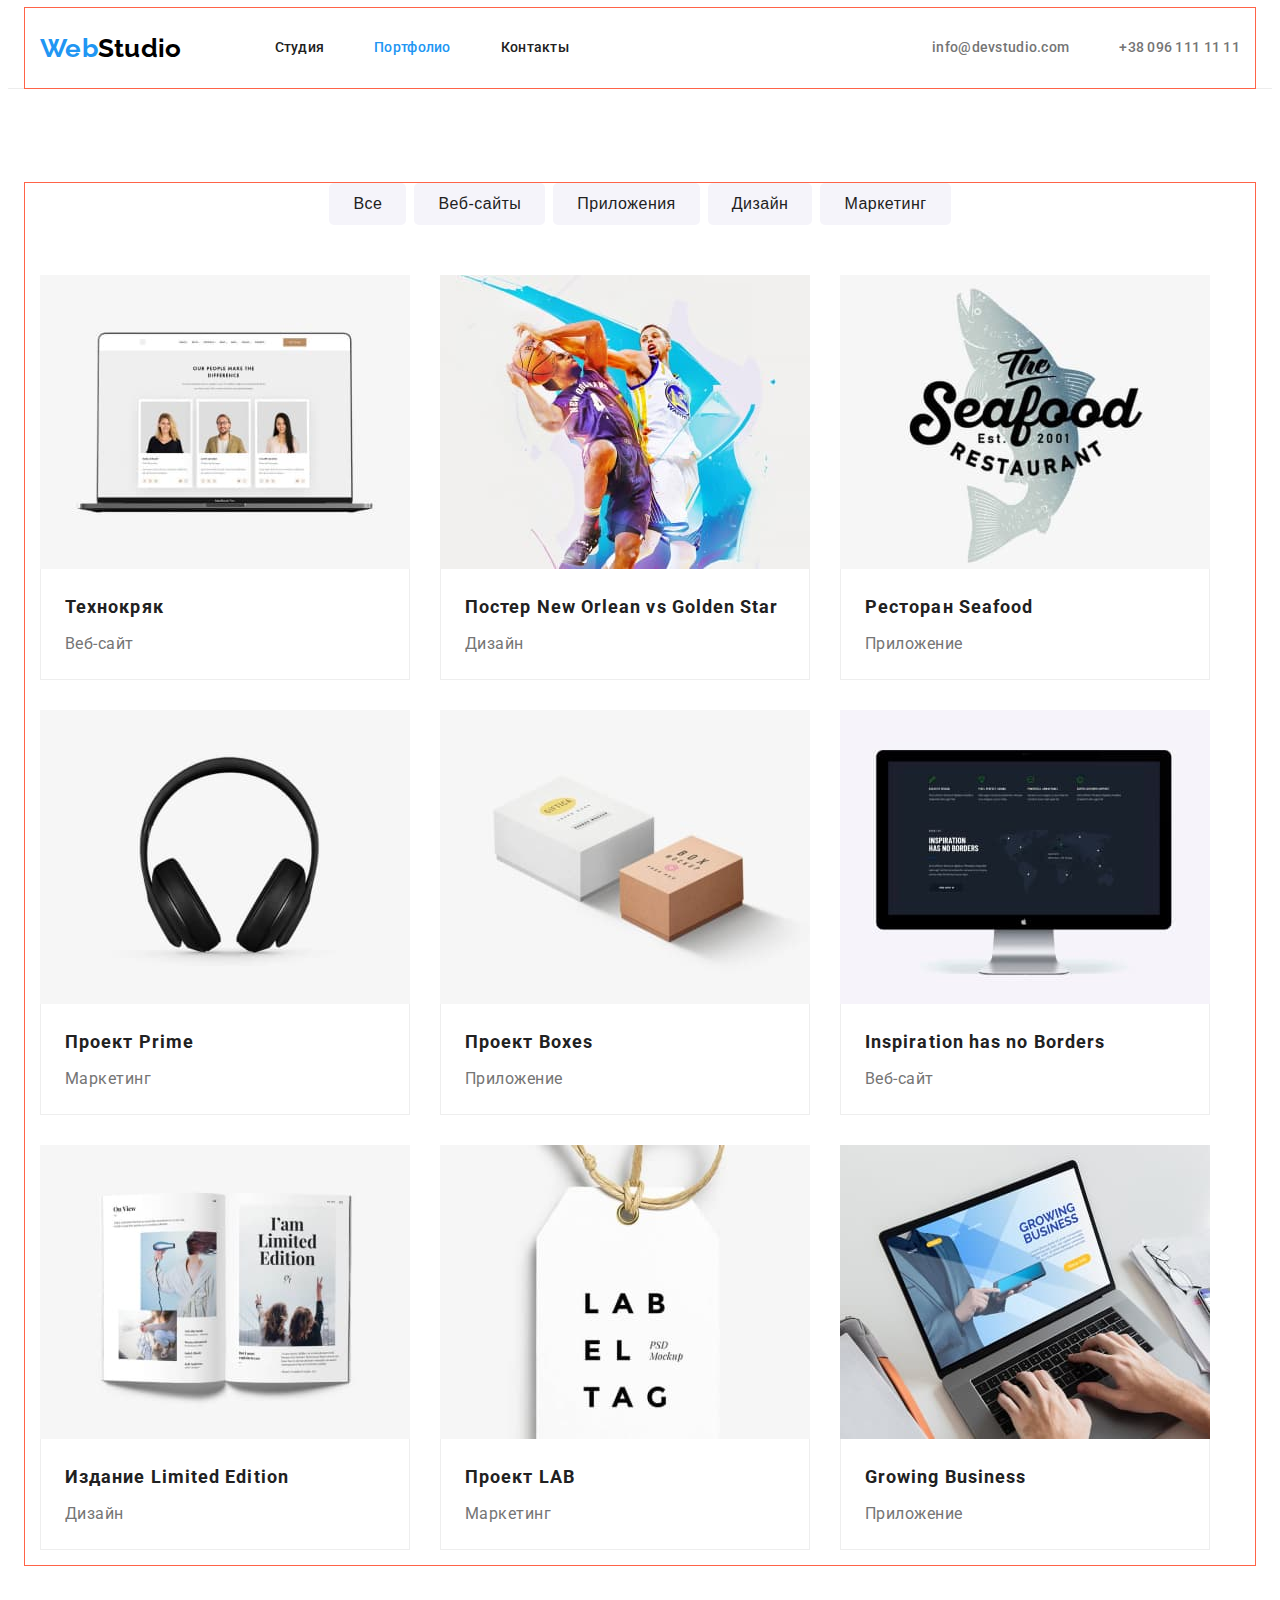
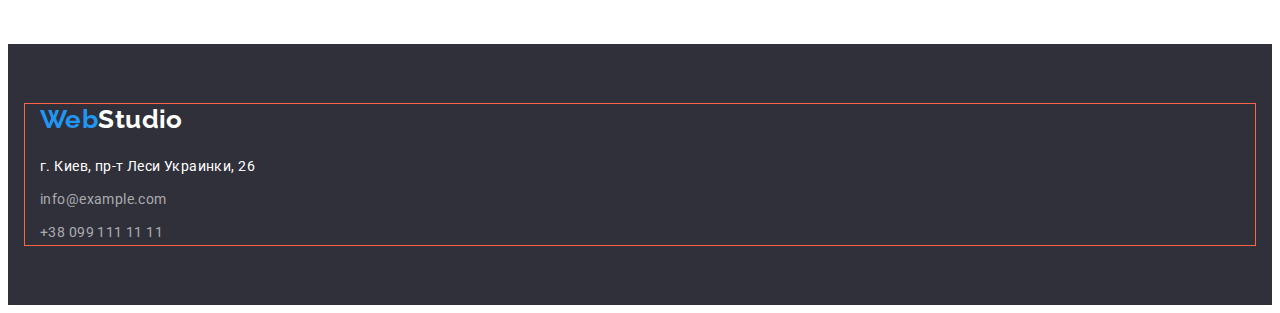
==== portfolio.html @ d10e5b2d "New repositpry" ====
<!DOCTYPE html>
<html lang="ru">
  <head>
    <meta charset="UTF-8" />
    <meta http-equiv="X-UA-Compatible" content="IE=edge" />
    <meta name="viewport" content="width=device-width, initial-scale=1.0" />
    <title>Портфолио</title>

    <link rel="preconnect" href="https://fonts.googleapis.com" />
    <link rel="preconnect" href="https://fonts.gstatic.com" crossorigin />
    <link
      href="https://fonts.googleapis.com/css2?family=Raleway:wght@700&family=Roboto:wght@400;500;700;900&display=swap"
      rel="stylesheet"
    />
    <link
      rel="stylesheet"
      href="https://cdnjs.cloudflare.com/ajax/libs/modern-normalize/1.1.0/modern-normalize.min.css"
      integrity="sha512-wpPYUAdjBVSE4KJnH1VR1HeZfpl1ub8YT/NKx4PuQ5NmX2tKuGu6U/JRp5y+Y8XG2tV+wKQpNHVUX03MfMFn9Q=="
      crossorigin="anonymous"
      referrerpolicy="no-referrer"
    />
    <link rel="stylesheet" href="./css/styles.css" />
  </head>
  <body>
    <!-- Шапка сайта -->
    <header class="line">
      <nav class="nav-menu main-menu container">
        <a href="./index.html" class="logo"> <span>Web</span>Studio</a>
        <ul class="list menu">
          <li class="item"><a href="./index.html" class="link">Студия</a></li>
          <li class="item"><a href="./portfolio.html" class="link current">Портфолио</a></li>
          <li class="item"><a href="" class="link">Контакты</a></li>
        </ul>
        <!-- <div class="main-menu"> -->
        <!-- </div> -->
        <ul class="list group">
          <li class="contact-info">
            <a href="mailto:info@devstudio.com" class="contacts">info@devstudio.com</a>
          </li>
          <li class="contact-info">
            <a href="tel:+380961111111" class="contacts">+38 096 111 11 11</a>
          </li>
        </ul>
      </nav>
    </header>
    <main>
      <!--main-->
      <!--button section-->
      <!-- <section>
        
      </section> -->
      <!-- Our projects -->
      <section class="section">
        <div class="container">
          <ul class="list filtres">
            <li class="type"><button type="button" class="button">Все</button></li>
            <li class="type"><button type="button" class="button">Веб-сайты</button></li>
            <li class="type"><button type="button" class="button">Приложения</button></li>
            <li class="type"><button type="button" class="button">Дизайн</button></li>
            <li class="type"><button type="button" class="button">Маркетинг</button></li>
          </ul>
          <h1 class="headline visiable">Наши проекты</h1>
          <ul class="list portfolio-filtration">
            <li class="portfolio-item">
              <img
                src="./images/technokrak-website.jpg"
                alt="Открытая страница сайта на ноутбуке"
                class="project-img"
                height="294"
                width="370"
              />
              <div class="card">
                <h2 class="projects">Технокряк</h2>
                <p class="projects description">Веб-сайт</p>
              </div>
            </li>
            <li class="portfolio-item">
              <img
                src="./images/basketball-poster.jpg"
                alt="Постер с изображением 2х баскетболистов"
                height="294"
                width="370"
                class="project-img"
              />
              <div class="card">
                <h2 class="projects">Постер New Orlean vs Golden Star</h2>
                <p class="projects description">Дизайн</p>
              </div>
            </li>
            <li class="portfolio-item">
              <img
                src="./images/seafood-restaurant.jpg"
                alt="Логотип приложения ресторана"
                height="294"
                width="370"
                class="project-img"
              />
              <div class="card">
                <h2 class="projects">Ресторан Seafood</h2>
                <p class="projects description">Приложение</p>
              </div>
            </li>
            <li class="portfolio-item">
              <img
                src="./images/headset.jpg"
                alt="Наушники"
                height="294"
                width="370"
                class="project-img"
              />
              <div class="card">
                <h2 class="projects">Проект Prime</h2>
                <p class="projects description">Маркетинг</p>
              </div>
            </li>
            <li class="portfolio-item">
              <img
                src="./images/boxes.jpg"
                alt="Две коробки"
                height="294"
                width="370"
                class="project-img"
              />
              <div class="card">
                <h2 class="projects">Проект Boxes</h2>
                <p class="projects description">Приложение</p>
              </div>
            </li>
            <li class="portfolio-item">
              <img
                src="./images/website-onimac.jpg"
                alt="Содержимое веб страницы на iMac"
                height="294"
                width="370"
                class="project-img"
              />
              <div class="card">
                <h2 class="projects">Inspiration has no Borders</h2>
                <p class="projects description">Веб-сайт</p>
              </div>
            </li>
            <li class="portfolio-item">
              <img
                src="./images/limited-book.jpg"
                alt="Открытая книга"
                height="294"
                width="370"
                class="project-img"
              />
              <div class="card">
                <h2 class="projects">Издание Limited Edition</h2>
                <p class="projects description">Дизайн</p>
              </div>
            </li>
            <li class="portfolio-item">
              <img
                src="./images/tag.jpg"
                alt="Бирка"
                height="294"
                width="370"
                class="project-img"
              />
              <div class="card">
                <h2 class="projects">Проект LAB</h2>
                <p class="projects description">Маркетинг</p>
              </div>
            </li>
            <li class="portfolio-item">
              <img
                src="./images/app-onnotebook.jpg"
                alt="Ноутбук с приложением Growing Business"
                height="294"
                width="370"
                class="project-img"
              />
              <div class="card">
                <h2 class="projects">Growing Business</h2>
                <p class="projects description">Приложение</p>
              </div>
            </li>
          </ul>
        </div>
      </section>
    </main>

    <footer class="footer bot">
      <div class="container">
        <a href="./index.html" class="logo-title"> <span class="logo bottom">Web</span>Studio</a>
        <address>
          <ul class="list contacts">
            <li class="address-bottom">
              <a
                href="https://goo.gl/maps/bymyzsBZVKp1gUPQ6"
                target="_blank"
                rel="noopener noreferrer"
                class="footer"
                >г. Киев, пр-т Леси Украинки, 26</a
              >
            </li>
            <li class="address-bottom">
              <a href="mailto:info@example.com" class="footer link">info@example.com</a>
            </li>
            <li class="address-bottom">
              <a href="tel:+380991111111" class="footer link">+38 099 111 11 11</a>
            </li>
          </ul>
        </address>
      </div>
    </footer>
  </body>
</html>
---- css/styles.css ----
/* основной цвет #212121 */
/* вторичный #757575 */
/* белый #FFFFFF 
белый футер мейл телефон color: rgba(255, 255, 255, 0.6);
*/
/* акцент #2196F3 */
/* вторичный цвет фона #F5F4FA */
/* линия в хедере #ECECEC */
/* линия для портфолио*/

:root {
  --primary-text-color: #212121;
  --secondary-text-color: #757575;
  --accent-color: #2196f3;
  --butons-text-color: #ffffff;
  --contacts-text-color: rgba(255, 255, 255, 0.6);
  --primary-white-color: #ffffff;
  --secondary-white-color: #f5f4fa;
  --primary-logo-color: #000000;
  --header-line-color: #ececec;
  --border-portfolio-color: #eeeeee;
}

.list {
  list-style: none;
  margin: 0;
  padding: 0;
}

img {
  display: block;
  max-width: 100%;
  height: auto;
}

/* Body */

body {
  background-color: var(--primary-white-color);
  color: var(--primary-text-color);
  font-family: 'Roboto', sans-serif;
  letter-spacing: 0.03em;
  font-size: 14px;
  font-weight: 400;
  font-style: normal;
}

/* container */

.container {
  width: 1200px;
  padding-left: 15px;
  padding-right: 15px;
  margin-left: auto;
  margin-right: auto;
  outline: 1px solid tomato;
}

.section {
  padding-top: 94px;
  padding-bottom: 94px;
}

.section-hero {
  padding: 200px 0;
}

.section.hide {
  padding-top: 0;
}

/* .section + .section {
  padding-top: 0;
} */

/* Logo */

.logo {
  color: var(--primary-logo-color);
  font-family: 'Raleway', sans-serif;
  text-decoration: none;
  font-weight: 700;
  font-size: 26px;
  line-height: 1.19;

  margin-right: 93px;
  padding-top: 24px;
  padding-bottom: 24px;
}

.logo.bottom {
  margin-right: 0;
  padding: 0%;
}

.logo span {
  color: var(--accent-color);
}

/* title */

.headline {
  font-weight: 700;
  font-size: 36px;
  line-height: 1.17;
  text-align: center;
  margin-bottom: 0;
  margin-top: 0;
  padding-bottom: 50px;
}

.headline.team {
  padding: 0;
  margin-bottom: 50px;
}
.visiable {
  display: none;
}

/* list */

.list .text {
  color: var(--secondary-text-color);
  font-size: 14px;
  line-height: 1.71;

  margin-top: 0;
  margin-bottom: 0;
}

.list .name {
  font-weight: 500;
  font-size: 16px;
  line-height: 1.19;
  text-align: center;
  margin: 0;
  /* margin-top: 30px;*/
  margin-bottom: 10px;
}

.list .position {
  color: var(--secondary-text-color);
  font-size: 16px;
  line-height: 1.19;
  text-align: center;
  margin: 0;
  /* margin-bottom: 30px; */
}

/* Header line */

.line {
  border-bottom: 1px solid var(--header-line-color);
}

/* Nav bar */

.nav-menu {
  font-weight: 500;
  font-size: 14px;
  line-height: 1.14;
  letter-spacing: 0.02em;
}

.nav-menu.main-menu {
  display: flex;
  align-items: center;
  justify-content: flex-start;
}

.nav-menu .link {
  display: block;
  padding-top: 32px;
  padding-bottom: 32px;

  color: var(--primary-text-color);
  text-decoration: none;
}

.nav-menu .item {
  margin-right: 50px;
}

.nav-menu .item:last-child {
  margin-right: 0;
}

.nav-menu .contacts {
  color: var(--secondary-text-color);
  text-decoration: none;
  padding: 32px 0px;
  display: block;
}

.nav-menu .link:hover,
.nav-menu .link:focus,
.nav-menu .contacts:hover,
.nav-menu .contacts:focus {
  color: var(--accent-color);
}

.nav-menu .link.current {
  color: var(--accent-color);
}

.menu {
  display: flex;
  margin-right: auto;
}

.group {
  display: flex;
}

.group .contact-info {
  margin-right: 50px;
}

.group .contact-info:last-child {
  margin-right: 0;
}

/* .contact-flex {
  display: flex;
  align-items: center;
} */

/* .contact-item:nth-last-child() {
  margin-right: 50px;
} */

/* Hero */

.hero {
  background-color: #2f303a;
  text-align: center;
  letter-spacing: 0.06em;
}

.hero-title {
  color: var(--primary-white-color);
  font-weight: 900;
  font-size: 44px;
  line-height: 1.36;
  text-transform: uppercase;
  width: 696px;
  text-align: center;

  margin: 0 auto;
  margin-bottom: 30px;
}

/* features */

.features-flex {
  display: flex;
  justify-content: center;
}

.features-element {
  margin-right: 30px;
  width: 270px;
}

.features-element:last-child {
  margin-right: 0;
}

.list .title {
  font-weight: 700;
  font-size: 14px;
  line-height: 1.14;
  text-transform: uppercase;

  margin-top: 0;
  margin-bottom: 10px;
}

.list.contacts {
  line-height: 1.71;
  font-style: normal;
}

/* jobs */

.jobs {
  display: flex;
}

.jobs .example {
  margin-right: 30px;
  display: block;
}

.jobs .example:last-child {
  margin-right: 0;
}

/* team */

.team {
  background-color: var(--secondary-white-color);
}

.teammates {
  display: flex;
}

.team .cards {
  margin-right: 30px;
  background-color: var(--primary-white-color);
}

.team .cards:last-child {
  margin-right: 0;
}

.team .info {
  display: block;
  padding: 30px 0;
}
/* buttons */

.button {
  color: var(--primary-text-color);
  background-color: var(--secondary-white-color);
  font-style: normal;
  font-weight: 500;
  font-size: 16px;
  line-height: 1.63;
  text-align: center;
  letter-spacing: 0.03em;

  padding-top: 6px;
  padding-bottom: 6px;
  padding-left: 22px;
  padding-right: 22px;

  border-radius: 5px;
  border-color: transparent;

  cursor: pointer;
}

.button:hover,
.button:focus {
  color: var(--butons-text-color);
  background-color: var(--accent-color);
}

.button.primary {
  color: var(--butons-text-color);
  background-color: var(--accent-color);
}

.button.order {
  color: var(--butons-text-color);
  background-color: var(--accent-color);
  font-weight: 700;
  font-size: 16px;
  line-height: 1.87;

  border-radius: 5px;
  padding: 10px 32px;
  align-items: center;
  text-align: center;
}

.footer {
  color: var(--primary-white-color);
  background-color: #2f303a;
  text-decoration: none;
}

.footer.bot {
  padding: 60px 0;
}

.address-bottom {
  margin-bottom: 9px;
}

.address-bottom:nth-last-child(1) {
  margin-bottom: 0;
}

.logo-title {
  color: var(--primary-white-color);
  font-family: Raleway;
  font-weight: 700;
  font-size: 26px;
  line-height: 31px;
  text-decoration: none;

  display: inline-block;
  margin-bottom: 20px;
}

.logo-title > .logo {
  color: var(--accent-color);
}
.footer.link {
  color: var(--contacts-text-color);
}

.footer:hover,
.footer:focus,
.logo-title:focus,
.logo-title:hover {
  color: var(--accent-color);
}

.filtres {
  display: flex;
  justify-content: center;
  margin-bottom: 50px;
}

.filtres > .type {
  margin-right: 8px;
}

.filtres > .type:last-child {
  margin-right: 0;
}

.portfolio-filtration {
  display: flex;
  flex-wrap: wrap;
  margin: -15px;
}

.portfolio-item {
  /* width: calc((100% - 60px) / 3); */
  width: 370px;
  margin: 15px;
}

.project-img {
  display: block;
  max-width: 100%;
  height: auto;
}

.card {
  border: 1px solid var(--border-portfolio-color);
  border-top: 0;
  padding: 20px 24px;
}

/* 0.2
.portfolio-filtration > .item:nth-child(3n + 1) {
  margin-left: 0;
}

.portfolio-filtration > .item:nth-child(3n + 3) {
  margin-right: 0;
} */

/* ver 0.1

.portfolio-filtration > .item:nth-child(3n) {
  margin-right: 0;
}

.portfolio-filtration > .item:nth-last-child(-n + 3) {
  margin-bottom: 0;
} */

.projects {
  font-weight: 700;
  font-size: 18px;
  line-height: 2;
  letter-spacing: 0.06em;
  margin-bottom: 4px;
  margin-top: 0;
}

.projects.description {
  font-weight: 400;
  font-size: 16px;
  line-height: 1.87;
  letter-spacing: 0.03em;
  color: var(--secondary-text-color);
  margin-top: 0;
  margin-bottom: 0px;
}

/* 
.feature-list .text {
  color: var(--secondary-text-color);
  list-style: none;
} */
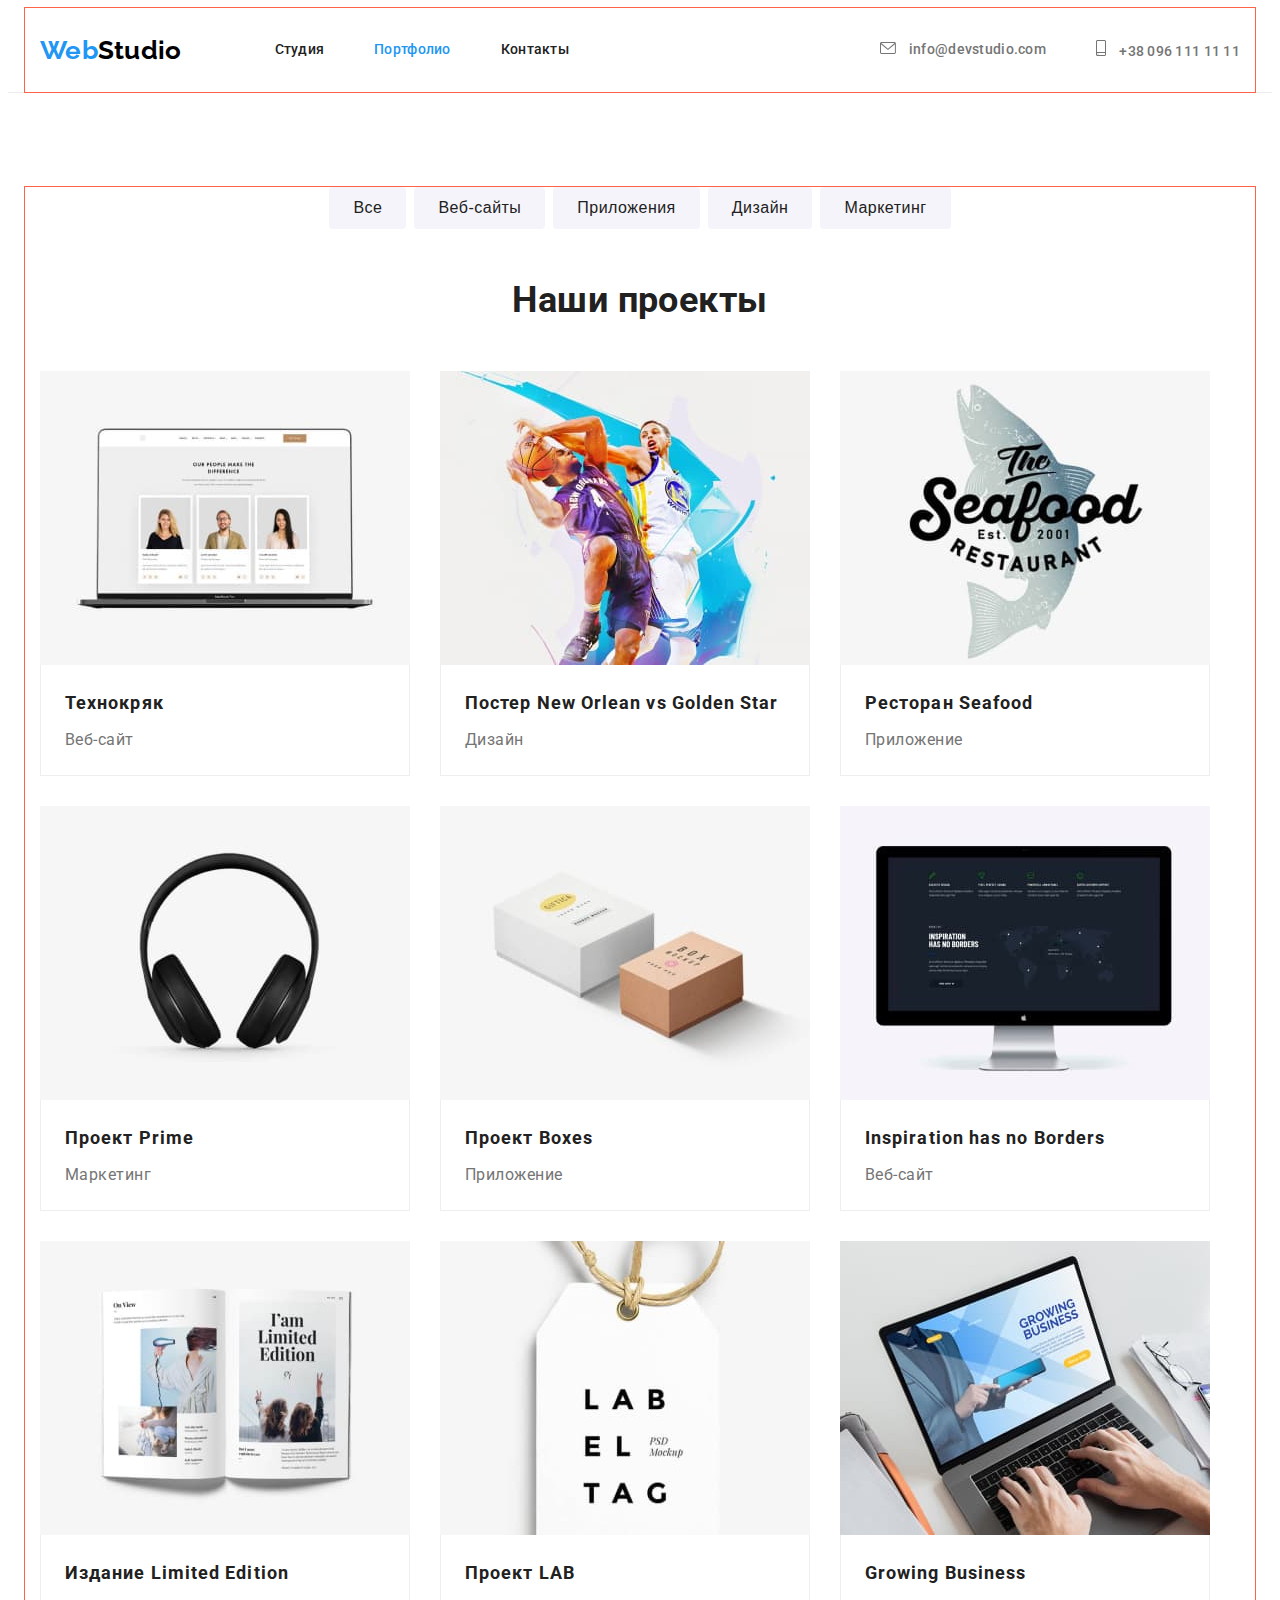
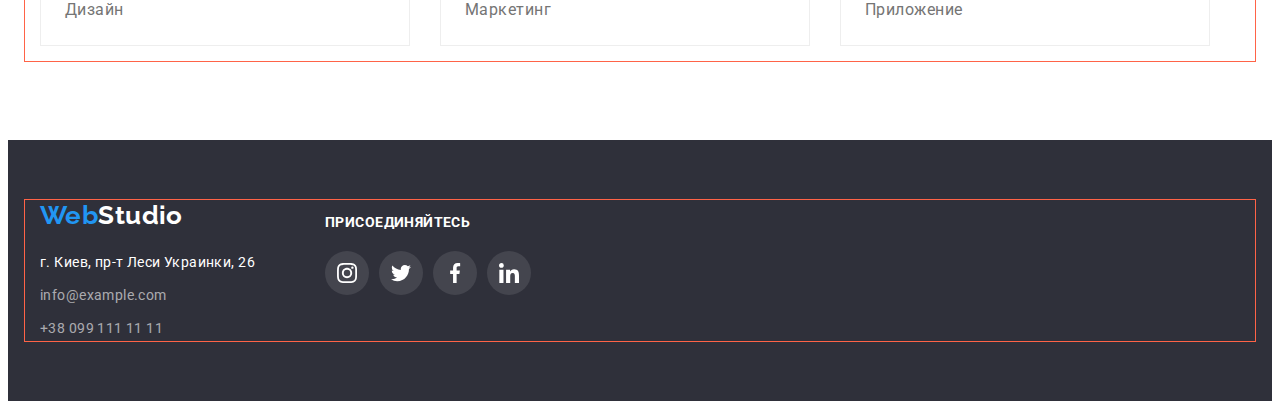
==== commit 39f10886: "Update portfolio.html" ====
--- a/portfolio.html
+++ b/portfolio.html
@@ -24,24 +24,38 @@
   <body>
     <!-- Шапка сайта -->
     <header class="line">
-      <nav class="nav-menu main-menu container">
-        <a href="./index.html" class="logo"> <span>Web</span>Studio</a>
-        <ul class="list menu">
-          <li class="item"><a href="./index.html" class="link">Студия</a></li>
-          <li class="item"><a href="./portfolio.html" class="link current">Портфолио</a></li>
-          <li class="item"><a href="" class="link">Контакты</a></li>
-        </ul>
+      <div class="nav-menu main-menu container">
+        <nav class="nav-menu main-menu">
+          <a href="./index.html" class="logo"> <span>Web</span>Studio</a>
+          <ul class="list menu">
+            <li class="item"><a href="./index.html" class="link">Студия</a></li>
+            <li class="item"><a href="./portfolio.html" class="link current">Портфолио</a></li>
+            <li class="item"><a href="" class="link">Контакты</a></li>
+          </ul>
+        </nav>
         <!-- <div class="main-menu"> -->
         <!-- </div> -->
-        <ul class="list group">
-          <li class="contact-info">
-            <a href="mailto:info@devstudio.com" class="contacts">info@devstudio.com</a>
-          </li>
-          <li class="contact-info">
-            <a href="tel:+380961111111" class="contacts">+38 096 111 11 11</a>
-          </li>
-        </ul>
-      </nav>
+        <div class="nav-menu contact-menu">
+          <ul class="list group">
+            <li class="contact-info">
+              <a href="mailto:info@devstudio.com" class="contacts envelope">
+                <svg class="contact-icon" height="12" width="16">
+                  <use href="./images/icons.svg#icon-envelope"></use>
+                </svg>
+                info@devstudio.com
+              </a>
+            </li>
+            <li class="contact-info">
+              <a href="tel:+380961111111" class="contacts">
+                <svg class="contact-icon" height="16" width="10">
+                  <use href="./images/icons.svg#icon-smartphone"></use>
+                </svg>
+                +38 096 111 11 11
+              </a>
+            </li>
+          </ul>
+        </div>
+      </div>
     </header>
     <main>
       <!--main-->
@@ -184,27 +198,62 @@
     </main>
 
     <footer class="footer bot">
-      <div class="container">
-        <a href="./index.html" class="logo-title"> <span class="logo bottom">Web</span>Studio</a>
-        <address>
-          <ul class="list contacts">
-            <li class="address-bottom">
-              <a
-                href="https://goo.gl/maps/bymyzsBZVKp1gUPQ6"
-                target="_blank"
-                rel="noopener noreferrer"
-                class="footer"
-                >г. Киев, пр-т Леси Украинки, 26</a
-              >
-            </li>
-            <li class="address-bottom">
-              <a href="mailto:info@example.com" class="footer link">info@example.com</a>
-            </li>
-            <li class="address-bottom">
-              <a href="tel:+380991111111" class="footer link">+38 099 111 11 11</a>
-            </li>
-          </ul>
-        </address>
+      <div class="container content">
+        <div>
+          <a href="./index.html" class="logo-title"> <span class="logo bottom">Web</span>Studio</a>
+          <address>
+            <ul class="list contacts">
+              <li class="address-bottom">
+                <a
+                  href="https://goo.gl/maps/bymyzsBZVKp1gUPQ6"
+                  target="_blank"
+                  rel="noopener noreferrer"
+                  class="footer"
+                  >г. Киев, пр-т Леси Украинки, 26</a
+                >
+              </li>
+              <li class="address-bottom">
+                <a href="mailto:info@example.com" class="footer link">info@example.com</a>
+              </li>
+              <li class="address-bottom">
+                <a href="tel:+380991111111" class="footer link">+38 099 111 11 11</a>
+              </li>
+            </ul>
+          </address>
+        </div>
+        <div class="join-us-section">
+          <h2 class="text">присоединяйтесь</h2>
+          <ul class="list join-us-links">
+            <li class="social-bar">
+              <a class="items" href="#"
+                ><svg height="20" width="20">
+                  <use href="./images/icons.svg#icon-instagram"></use>
+                </svg>
+              </a>
+            </li>
+            <li class="social-bar">
+              <a class="items" href="#"
+                ><svg height="20" width="20">
+                  <use href="./images/icons.svg#icon-twitter"></use>
+                </svg>
+              </a>
+            </li>
+            <li class="social-bar">
+              <a class="items" href="#"
+                ><svg height="20" width="20">
+                  <use href="./images/icons.svg#icon-facebook"></use>
+                </svg>
+              </a>
+            </li>
+            <li class="social-bar">
+              <a class="items" href="#"
+                ><svg height="20" width="20">
+                  <use href="./images/icons.svg#icon-linkedin"></use>
+                </svg>
+              </a>
+            </li>
+          </ul>
+        </div>
       </div>
     </footer>
   </body>
--- a/css/styles.css
+++ b/css/styles.css
@@ -18,7 +18,9 @@
   --secondary-white-color: #f5f4fa;
   --primary-logo-color: #000000;
   --header-line-color: #ececec;
+  --primary-icon-color: #afb1b8;
   --border-portfolio-color: #eeeeee;
+  --hero-gradient: rgba(47, 48, 58, 0.4);
 }
 
 .list {
@@ -83,12 +85,14 @@
   font-size: 26px;
   line-height: 1.19;
 
+  display: block;
   margin-right: 93px;
   padding-top: 24px;
   padding-bottom: 24px;
 }
 
 .logo.bottom {
+  display: inline-block;
   margin-right: 0;
   padding: 0%;
 }
@@ -104,17 +108,26 @@
   font-size: 36px;
   line-height: 1.17;
   text-align: center;
-  margin-bottom: 0;
+  margin-bottom: 50px;
   margin-top: 0;
-  padding-bottom: 50px;
 }
 
 .headline.team {
   padding: 0;
   margin-bottom: 50px;
 }
-.visiable {
-  display: none;
+
+.visually-hidden {
+  position: absolute;
+  width: 1px;
+  height: 1px;
+  margin: -1px;
+  border: 0;
+  padding: 0;
+  white-space: nowrap;
+  clip-path: inset(100%);
+  clip: rect(0 0 0 0);
+  overflow: hidden;
 }
 
 /* list */
@@ -166,6 +179,14 @@
   display: flex;
   align-items: center;
   justify-content: flex-start;
+  margin-right: auto;
+}
+
+.nav-menu.contact-menu {
+  display: flex;
+  align-items: center;
+  justify-content: flex-start;
+  margin-right: 0;
 }
 
 .nav-menu .link {
@@ -187,9 +208,15 @@
 
 .nav-menu .contacts {
   color: var(--secondary-text-color);
+  fill: var(--secondary-text-color);
   text-decoration: none;
+  text-align: center;
   padding: 32px 0px;
   display: block;
+}
+
+.contacts.envelope {
+  padding: 34px 0px;
 }
 
 .nav-menu .link:hover,
@@ -197,6 +224,7 @@
 .nav-menu .contacts:hover,
 .nav-menu .contacts:focus {
   color: var(--accent-color);
+  fill: var(--accent-color);
 }
 
 .nav-menu .link.current {
@@ -235,6 +263,10 @@
   background-color: #2f303a;
   text-align: center;
   letter-spacing: 0.06em;
+  background-image: linear-gradient(to right, var(--hero-gradient), var(--hero-gradient)),
+    url(../images/Image.jpg);
+  background-repeat: no-repeat;
+  background-size: 1600px;
 }
 
 .hero-title {
@@ -242,9 +274,10 @@
   font-weight: 900;
   font-size: 44px;
   line-height: 1.36;
+  text-align: center;
+  letter-spacing: 0.06em;
   text-transform: uppercase;
-  width: 696px;
-  text-align: center;
+  max-width: 696px;
 
   margin: 0 auto;
   margin-bottom: 30px;
@@ -264,6 +297,18 @@
 
 .features-element:last-child {
   margin-right: 0;
+}
+
+.features-icon {
+  background-color: var(--secondary-white-color);
+  border-radius: 4px;
+  width: 270px;
+  height: 120px;
+  margin-bottom: 30px;
+}
+
+.features-icon > .features-item {
+  margin: 25px 100px;
 }
 
 .list .title {
@@ -281,6 +326,41 @@
   font-style: normal;
 }
 
+.list.social-links {
+  padding-top: 16px;
+  display: flex;
+  justify-content: center;
+  justify-items: center;
+  /* max-width: 206px; */
+}
+
+.social-links .social-bar {
+  margin-right: 10px;
+  /* width: 44px;
+  height: 44px; */
+}
+
+.social-links .social-bar:last-child {
+  margin-right: 0px;
+}
+
+.social-links .items {
+  display: flex;
+  width: 44px;
+  height: 44px;
+  justify-content: center;
+  justify-items: center;
+  align-items: center;
+  border-radius: 50%;
+  fill: var(--primary-icon-color);
+}
+
+.social-links .items:hover,
+.social-links .items:focus {
+  background-color: var(--accent-color);
+  fill: var(--butons-text-color);
+}
+
 /* jobs */
 
 .jobs {
@@ -319,6 +399,49 @@
   display: block;
   padding: 30px 0;
 }
+
+/* partners */
+
+.clients {
+  display: flex;
+}
+
+.partners {
+  display: flex;
+  width: 170px;
+  height: 92px;
+  justify-content: center;
+  justify-items: center;
+  align-items: center;
+  border: 1px solid var(--primary-icon-color);
+  border-radius: 4px;
+  margin-right: 30px;
+  fill: var(--primary-icon-color);
+}
+
+.partners:last-child {
+  margin-right: 0;
+}
+
+.partners > .company-logo {
+  display: flex;
+  width: 170px;
+  height: 92px;
+  justify-content: center;
+  justify-items: center;
+  align-items: center;
+  padding: 16px 32px;
+  fill: var(--primary-icon-color);
+}
+
+.partners:hover,
+.partners:focus,
+.company-logo:focus,
+.company-logo:hover {
+  fill: var(--accent-color);
+  border-color: var(--accent-color);
+}
+
 /* buttons */
 
 .button {
@@ -336,7 +459,7 @@
   padding-left: 22px;
   padding-right: 22px;
 
-  border-radius: 5px;
+  border-radius: 4px;
   border-color: transparent;
 
   cursor: pointer;
@@ -346,6 +469,8 @@
 .button:focus {
   color: var(--butons-text-color);
   background-color: var(--accent-color);
+  box-shadow: 0px 3px 1px rgba(0, 0, 0, 0.1), 0px 1px 2px rgba(0, 0, 0, 0.08),
+    0px 2px 2px rgba(0, 0, 0, 0.12);
 }
 
 .button.primary {
@@ -376,6 +501,60 @@
   padding: 60px 0;
 }
 
+.footer > .content {
+  display: flex;
+}
+
+.join-us-section {
+  margin-left: 70px;
+}
+
+.join-us-section > .text {
+  font-family: 'Roboto';
+  font-style: normal;
+  font-weight: 700;
+  font-size: 14px;
+  line-height: 1.14;
+  letter-spacing: 0.03em;
+  text-transform: uppercase;
+  color: var(--primary-white-color);
+
+  padding-top: 15px;
+  padding-bottom: 20px;
+  margin: 0;
+}
+
+.join-us-links {
+  display: flex;
+}
+
+.join-us-links > .social-bar {
+  margin-right: 10px;
+  /* width: 44px;
+  height: 44px; */
+}
+
+.join-us-links > .social-bar:last-child {
+  margin-right: 0px;
+}
+
+.join-us-links .items {
+  display: flex;
+  width: 44px;
+  height: 44px;
+  justify-content: center;
+  justify-items: center;
+  align-items: center;
+  border-radius: 50%;
+  background: rgba(255, 255, 255, 0.1);
+  fill: var(--primary-white-color);
+}
+
+.join-us-links .items:focus,
+.join-us-links .items:hover {
+  background-color: var(--accent-color);
+}
+
 .address-bottom {
   margin-bottom: 9px;
 }
@@ -389,7 +568,7 @@
   font-family: Raleway;
   font-weight: 700;
   font-size: 26px;
-  line-height: 31px;
+  line-height: 1.19;
   text-decoration: none;
 
   display: inline-block;
@@ -434,6 +613,11 @@
   /* width: calc((100% - 60px) / 3); */
   width: 370px;
   margin: 15px;
+}
+
+.portfolio-item:hover {
+  box-shadow: 0px 1px 1px rgba(0, 0, 0, 0.12), 0px 4px 4px rgba(0, 0, 0, 0.06),
+    1px 4px 6px rgba(0, 0, 0, 0.16);
 }
 
 .project-img {
@@ -486,6 +670,10 @@
   margin-bottom: 0px;
 }
 
+.contact-icon {
+  margin-right: 10px;
+}
+
 /* 
 .feature-list .text {
   color: var(--secondary-text-color);
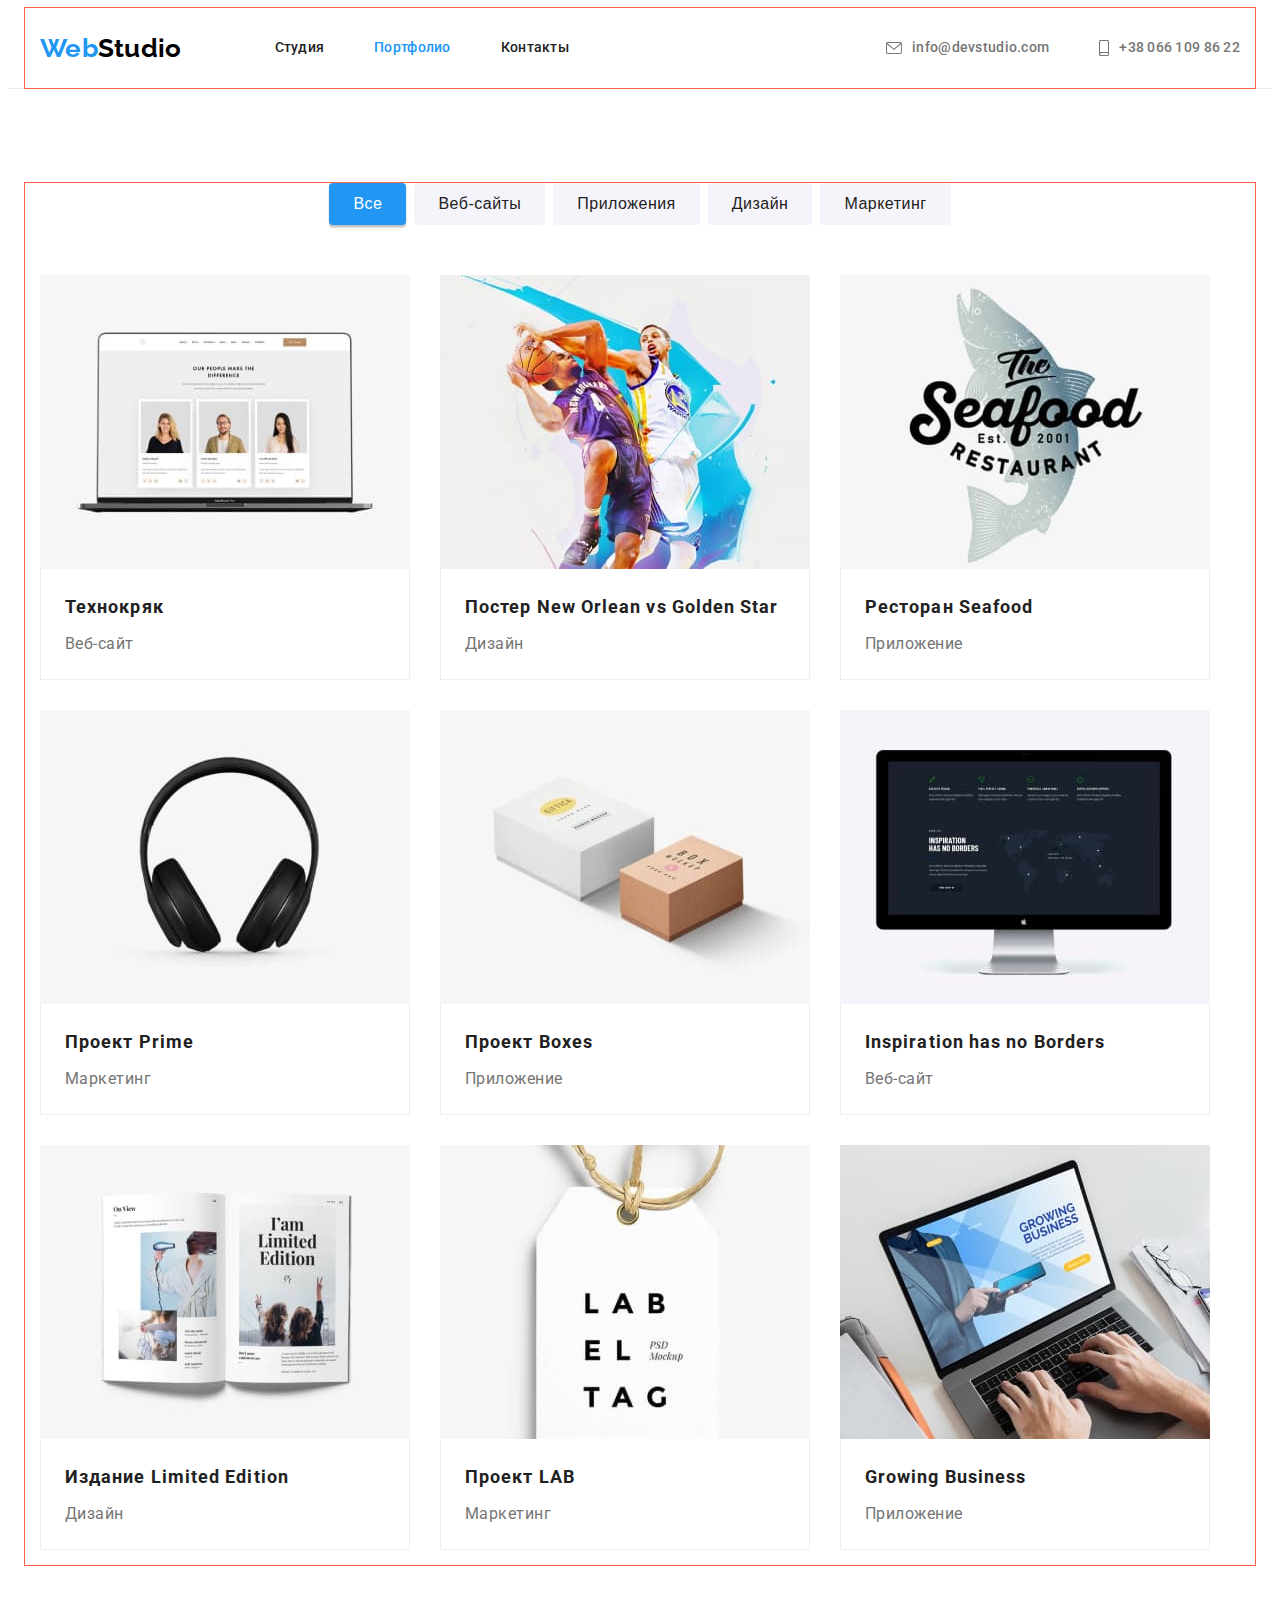
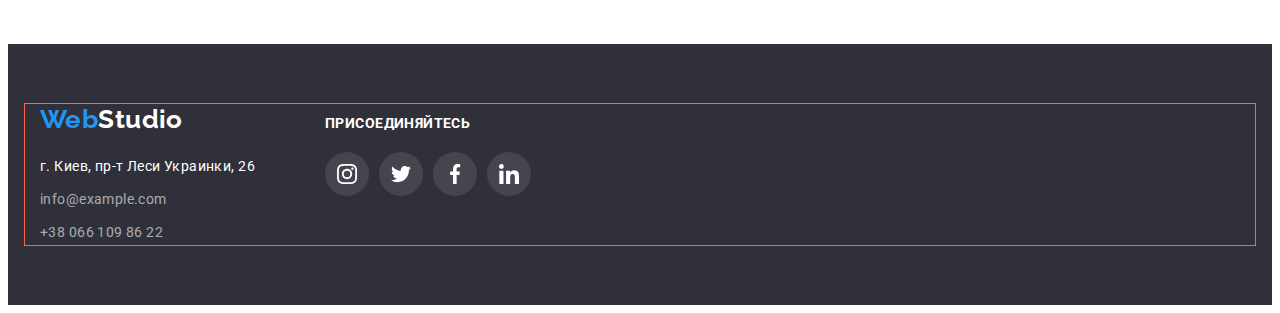
==== commit 7cb12e5e: "update" ====
--- a/portfolio.html
+++ b/portfolio.html
@@ -38,7 +38,7 @@
         <div class="nav-menu contact-menu">
           <ul class="list group">
             <li class="contact-info">
-              <a href="mailto:info@devstudio.com" class="contacts envelope">
+              <a href="mailto:info@devstudio.com" class="contacts">
                 <svg class="contact-icon" height="12" width="16">
                   <use href="./images/icons.svg#icon-envelope"></use>
                 </svg>
@@ -46,11 +46,11 @@
               </a>
             </li>
             <li class="contact-info">
-              <a href="tel:+380961111111" class="contacts">
+              <a href="tel:+380661098622" class="contacts">
                 <svg class="contact-icon" height="16" width="10">
                   <use href="./images/icons.svg#icon-smartphone"></use>
                 </svg>
-                +38 096 111 11 11
+                +38 066 109 86 22
               </a>
             </li>
           </ul>
@@ -67,130 +67,148 @@
       <section class="section">
         <div class="container">
           <ul class="list filtres">
-            <li class="type"><button type="button" class="button">Все</button></li>
+            <li class="type"><button type="button" class="button select">Все</button></li>
             <li class="type"><button type="button" class="button">Веб-сайты</button></li>
             <li class="type"><button type="button" class="button">Приложения</button></li>
             <li class="type"><button type="button" class="button">Дизайн</button></li>
             <li class="type"><button type="button" class="button">Маркетинг</button></li>
           </ul>
-          <h1 class="headline visiable">Наши проекты</h1>
+          <h1 class="headline visually-hidden">Наши проекты</h1>
           <ul class="list portfolio-filtration">
             <li class="portfolio-item">
-              <img
-                src="./images/technokrak-website.jpg"
-                alt="Открытая страница сайта на ноутбуке"
-                class="project-img"
-                height="294"
-                width="370"
-              />
-              <div class="card">
-                <h2 class="projects">Технокряк</h2>
-                <p class="projects description">Веб-сайт</p>
-              </div>
-            </li>
-            <li class="portfolio-item">
-              <img
-                src="./images/basketball-poster.jpg"
-                alt="Постер с изображением 2х баскетболистов"
-                height="294"
-                width="370"
-                class="project-img"
-              />
-              <div class="card">
-                <h2 class="projects">Постер New Orlean vs Golden Star</h2>
-                <p class="projects description">Дизайн</p>
-              </div>
-            </li>
-            <li class="portfolio-item">
-              <img
-                src="./images/seafood-restaurant.jpg"
-                alt="Логотип приложения ресторана"
-                height="294"
-                width="370"
-                class="project-img"
-              />
-              <div class="card">
-                <h2 class="projects">Ресторан Seafood</h2>
-                <p class="projects description">Приложение</p>
-              </div>
-            </li>
-            <li class="portfolio-item">
-              <img
-                src="./images/headset.jpg"
-                alt="Наушники"
-                height="294"
-                width="370"
-                class="project-img"
-              />
-              <div class="card">
-                <h2 class="projects">Проект Prime</h2>
-                <p class="projects description">Маркетинг</p>
-              </div>
-            </li>
-            <li class="portfolio-item">
-              <img
-                src="./images/boxes.jpg"
-                alt="Две коробки"
-                height="294"
-                width="370"
-                class="project-img"
-              />
-              <div class="card">
-                <h2 class="projects">Проект Boxes</h2>
-                <p class="projects description">Приложение</p>
-              </div>
-            </li>
-            <li class="portfolio-item">
-              <img
-                src="./images/website-onimac.jpg"
-                alt="Содержимое веб страницы на iMac"
-                height="294"
-                width="370"
-                class="project-img"
-              />
-              <div class="card">
-                <h2 class="projects">Inspiration has no Borders</h2>
-                <p class="projects description">Веб-сайт</p>
-              </div>
-            </li>
-            <li class="portfolio-item">
-              <img
-                src="./images/limited-book.jpg"
-                alt="Открытая книга"
-                height="294"
-                width="370"
-                class="project-img"
-              />
-              <div class="card">
-                <h2 class="projects">Издание Limited Edition</h2>
-                <p class="projects description">Дизайн</p>
-              </div>
-            </li>
-            <li class="portfolio-item">
-              <img
-                src="./images/tag.jpg"
-                alt="Бирка"
-                height="294"
-                width="370"
-                class="project-img"
-              />
-              <div class="card">
-                <h2 class="projects">Проект LAB</h2>
-                <p class="projects description">Маркетинг</p>
-              </div>
-            </li>
-            <li class="portfolio-item">
-              <img
-                src="./images/app-onnotebook.jpg"
-                alt="Ноутбук с приложением Growing Business"
-                height="294"
-                width="370"
-                class="project-img"
-              />
-              <div class="card">
-                <h2 class="projects">Growing Business</h2>
-                <p class="projects description">Приложение</p>
-              </div>
+              <a href="" class="portfolio-link"
+                ><img
+                  src="./images/technokrak-website.jpg"
+                  alt="Открытая страница сайта на ноутбуке"
+                  class="project-img"
+                  height="294"
+                  width="370"
+                />
+                <div class="card">
+                  <h2 class="projects">Технокряк</h2>
+                  <p class="projects description">Веб-сайт</p>
+                </div>
+              </a>
+            </li>
+            <li class="portfolio-item">
+              <a href="" class="portfolio-link">
+                <img
+                  src="./images/basketball-poster.jpg"
+                  alt="Постер с изображением 2х баскетболистов"
+                  height="294"
+                  width="370"
+                  class="project-img"
+                />
+                <div class="card">
+                  <h2 class="projects">Постер New Orlean vs Golden Star</h2>
+                  <p class="projects description">Дизайн</p>
+                </div>
+              </a>
+            </li>
+            <li class="portfolio-item">
+              <a href="" class="portfolio-link">
+                <img
+                  src="./images/seafood-restaurant.jpg"
+                  alt="Логотип приложения ресторана"
+                  height="294"
+                  width="370"
+                  class="project-img"
+                />
+                <div class="card">
+                  <h2 class="projects">Ресторан Seafood</h2>
+                  <p class="projects description">Приложение</p>
+                </div>
+              </a>
+            </li>
+            <li class="portfolio-item">
+              <a href="" class="portfolio-link">
+                <img
+                  src="./images/headset.jpg"
+                  alt="Наушники"
+                  height="294"
+                  width="370"
+                  class="project-img"
+                />
+                <div class="card">
+                  <h2 class="projects">Проект Prime</h2>
+                  <p class="projects description">Маркетинг</p>
+                </div>
+              </a>
+            </li>
+            <li class="portfolio-item">
+              <a href="" class="portfolio-link">
+                <img
+                  src="./images/boxes.jpg"
+                  alt="Две коробки"
+                  height="294"
+                  width="370"
+                  class="project-img"
+                />
+                <div class="card">
+                  <h2 class="projects">Проект Boxes</h2>
+                  <p class="projects description">Приложение</p>
+                </div>
+              </a>
+            </li>
+            <li class="portfolio-item">
+              <a href="" class="portfolio-link">
+                <img
+                  src="./images/website-onimac.jpg"
+                  alt="Содержимое веб страницы на iMac"
+                  height="294"
+                  width="370"
+                  class="project-img"
+                />
+                <div class="card">
+                  <h2 class="projects">Inspiration has no Borders</h2>
+                  <p class="projects description">Веб-сайт</p>
+                </div>
+              </a>
+            </li>
+            <li class="portfolio-item">
+              <a href="" class="portfolio-link">
+                <img
+                  src="./images/limited-book.jpg"
+                  alt="Открытая книга"
+                  height="294"
+                  width="370"
+                  class="project-img"
+                />
+                <div class="card">
+                  <h2 class="projects">Издание Limited Edition</h2>
+                  <p class="projects description">Дизайн</p>
+                </div>
+              </a>
+            </li>
+            <li class="portfolio-item">
+              <a href="" class="portfolio-link">
+                <img
+                  src="./images/tag.jpg"
+                  alt="Бирка"
+                  height="294"
+                  width="370"
+                  class="project-img"
+                />
+                <div class="card">
+                  <h2 class="projects">Проект LAB</h2>
+                  <p class="projects description">Маркетинг</p>
+                </div>
+              </a>
+            </li>
+            <li class="portfolio-item">
+              <a href="" class="portfolio-link">
+                <img
+                  src="./images/app-onnotebook.jpg"
+                  alt="Ноутбук с приложением Growing Business"
+                  height="294"
+                  width="370"
+                  class="project-img"
+                />
+                <div class="card">
+                  <h2 class="projects">Growing Business</h2>
+                  <p class="projects description">Приложение</p>
+                </div>
+              </a>
             </li>
           </ul>
         </div>
@@ -216,13 +234,13 @@
                 <a href="mailto:info@example.com" class="footer link">info@example.com</a>
               </li>
               <li class="address-bottom">
-                <a href="tel:+380991111111" class="footer link">+38 099 111 11 11</a>
+                <a href="tel:+380661098622" class="footer link">+38 066 109 86 22</a>
               </li>
             </ul>
           </address>
         </div>
         <div class="join-us-section">
-          <h2 class="text">присоединяйтесь</h2>
+          <p class="text">присоединяйтесь</p>
           <ul class="list join-us-links">
             <li class="social-bar">
               <a class="items" href="#"
--- a/css/styles.css
+++ b/css/styles.css
@@ -157,7 +157,7 @@
   line-height: 1.19;
   text-align: center;
   margin: 0;
-  /* margin-bottom: 30px; */
+  margin-bottom: 16px;
 }
 
 /* Header line */
@@ -210,9 +210,11 @@
   color: var(--secondary-text-color);
   fill: var(--secondary-text-color);
   text-decoration: none;
-  text-align: center;
+
+  align-items: center;
+  justify-content: center;
   padding: 32px 0px;
-  display: block;
+  display: flex;
 }
 
 .contacts.envelope {
@@ -238,6 +240,8 @@
 
 .group {
   display: flex;
+  align-items: center;
+  justify-content: center;
 }
 
 .group .contact-info {
@@ -260,13 +264,15 @@
 /* Hero */
 
 .hero {
+  max-width: 1600px;
   background-color: #2f303a;
   text-align: center;
   letter-spacing: 0.06em;
   background-image: linear-gradient(to right, var(--hero-gradient), var(--hero-gradient)),
     url(../images/Image.jpg);
   background-repeat: no-repeat;
-  background-size: 1600px;
+  background-size: cover;
+  margin: 0 auto;
 }
 
 .hero-title {
@@ -305,10 +311,13 @@
   width: 270px;
   height: 120px;
   margin-bottom: 30px;
+  display: flex;
+  justify-content: center;
+  justify-items: center;
+  align-items: center;
 }
 
 .features-icon > .features-item {
-  margin: 25px 100px;
 }
 
 .list .title {
@@ -327,7 +336,6 @@
 }
 
 .list.social-links {
-  padding-top: 16px;
   display: flex;
   justify-content: center;
   justify-items: center;
@@ -404,34 +412,33 @@
 
 .clients {
   display: flex;
+  justify-content: space-between;
+  justify-items: center;
+  align-items: center;
 }
 
 .partners {
-  display: flex;
+  display: block;
   width: 170px;
   height: 92px;
+}
+
+.partners:last-child {
+  margin-right: 0;
+}
+
+.partners > .company-logo {
+  display: flex;
+  width: 170px;
+  height: 92px;
   justify-content: center;
   justify-items: center;
   align-items: center;
+  fill: var(--primary-icon-color);
   border: 1px solid var(--primary-icon-color);
   border-radius: 4px;
-  margin-right: 30px;
-  fill: var(--primary-icon-color);
-}
-
-.partners:last-child {
-  margin-right: 0;
-}
-
-.partners > .company-logo {
-  display: flex;
-  width: 170px;
-  height: 92px;
-  justify-content: center;
-  justify-items: center;
-  align-items: center;
-  padding: 16px 32px;
-  fill: var(--primary-icon-color);
+  /* margin-right: 30px; */
+  outline: transparent;
 }
 
 .partners:hover,
@@ -465,6 +472,13 @@
   cursor: pointer;
 }
 
+.button.select {
+  color: var(--butons-text-color);
+  background-color: var(--accent-color);
+  box-shadow: 0px 3px 1px rgba(0, 0, 0, 0.1), 0px 1px 2px rgba(0, 0, 0, 0.08),
+    0px 2px 2px rgba(0, 0, 0, 0.12);
+}
+
 .button:hover,
 .button:focus {
   color: var(--butons-text-color);
@@ -503,10 +517,13 @@
 
 .footer > .content {
   display: flex;
+  align-items: baseline;
 }
 
 .join-us-section {
   margin-left: 70px;
+  display: flex;
+  flex-direction: column;
 }
 
 .join-us-section > .text {
@@ -518,10 +535,8 @@
   letter-spacing: 0.03em;
   text-transform: uppercase;
   color: var(--primary-white-color);
-
-  padding-top: 15px;
-  padding-bottom: 20px;
   margin: 0;
+  margin-bottom: 20px;
 }
 
 .join-us-links {
@@ -615,7 +630,14 @@
   margin: 15px;
 }
 
-.portfolio-item:hover {
+.portfolio-link {
+  display: block;
+  text-decoration: none;
+  color: var(--primary-text-color);
+}
+
+.portfolio-link:hover,
+.portfolio-link:focus {
   box-shadow: 0px 1px 1px rgba(0, 0, 0, 0.12), 0px 4px 4px rgba(0, 0, 0, 0.06),
     1px 4px 6px rgba(0, 0, 0, 0.16);
 }
